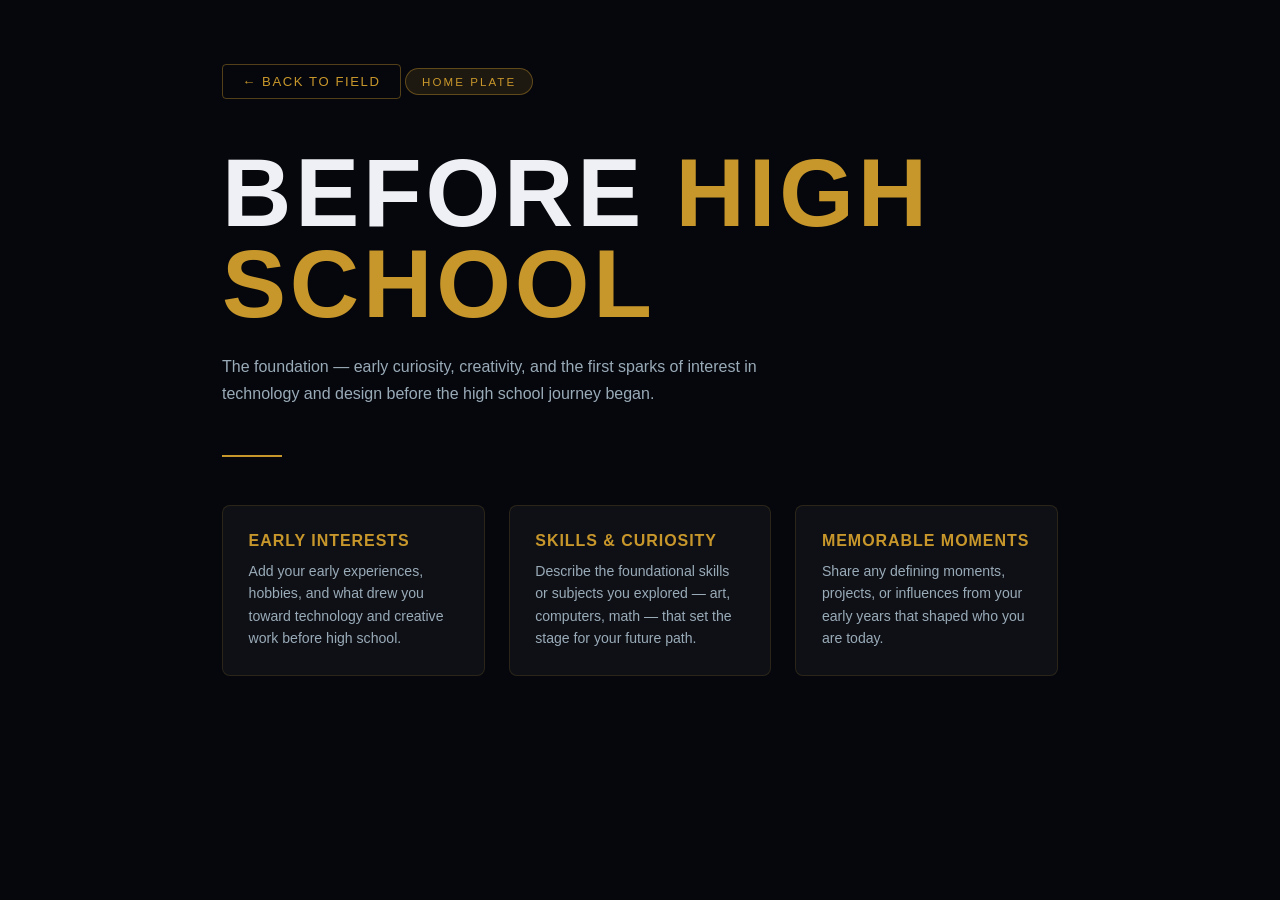
==== before-hs.html @ b4999293 "started feild" ====
<!DOCTYPE html>
<html lang="en">
<head>
<meta charset="UTF-8"/>
<meta name="viewport" content="width=device-width, initial-scale=1.0"/>
<title>Before High School — Portfolio</title>
<style>
*{margin:0;padding:0;box-sizing:border-box;}
html,body{width:100%;min-height:100%;background:#05070d;font-family:Arial,Helvetica,sans-serif;color:#eef0f5;}
.page-wrap{max-width:900px;margin:0 auto;padding:4rem 2rem;}
.back-btn{
  display:inline-flex;align-items:center;gap:.6rem;
  color:#C8972B;text-decoration:none;font-size:.82rem;
  letter-spacing:.12em;text-transform:uppercase;
  border:1px solid rgba(200,151,43,.4);
  padding:.55rem 1.2rem;border-radius:4px;
  transition:background .2s,color .2s;
  margin-bottom:3rem;
}
.back-btn:hover{background:rgba(200,151,43,.12);}
.badge{
  display:inline-block;
  background:rgba(200,151,43,.12);
  border:1px solid rgba(200,151,43,.4);
  color:#C8972B;font-size:.72rem;letter-spacing:.18em;
  text-transform:uppercase;padding:.4rem 1rem;
  border-radius:50px;margin-bottom:1.5rem;
}
h1{
  font-size:clamp(2.8rem,8vw,6rem);
  line-height:.95;letter-spacing:.04em;
  text-transform:uppercase;margin-bottom:1.5rem;
}
h1 span{color:#C8972B;}
.sub{color:#9aabb8;font-size:1rem;line-height:1.7;max-width:600px;margin-bottom:3rem;}
.divider{width:60px;height:2px;background:#C8972B;margin-bottom:3rem;}
.card-grid{display:grid;grid-template-columns:repeat(auto-fill,minmax(260px,1fr));gap:1.5rem;}
.card{
  background:rgba(255,255,255,.04);
  border:1px solid rgba(200,151,43,.15);
  border-radius:8px;padding:1.6rem;
}
.card h3{font-size:1rem;letter-spacing:.06em;text-transform:uppercase;color:#C8972B;margin-bottom:.6rem;}
.card p{font-size:.88rem;color:#9aabb8;line-height:1.6;}
</style>
</head>
<body>
<div class="page-wrap">
  <a href="index.html" class="back-btn">&#8592; Back to Field</a>

  <div class="badge">Home Plate</div>
  <h1>Before <span>High School</span></h1>
  <p class="sub">The foundation — early curiosity, creativity, and the first sparks of interest in technology and design before the high school journey began.</p>
  <div class="divider"></div>

  <div class="card-grid">
    <div class="card">
      <h3>Early Interests</h3>
      <p>Add your early experiences, hobbies, and what drew you toward technology and creative work before high school.</p>
    </div>
    <div class="card">
      <h3>Skills & Curiosity</h3>
      <p>Describe the foundational skills or subjects you explored — art, computers, math — that set the stage for your future path.</p>
    </div>
    <div class="card">
      <h3>Memorable Moments</h3>
      <p>Share any defining moments, projects, or influences from your early years that shaped who you are today.</p>
    </div>
  </div>
</div>
</body>
</html>
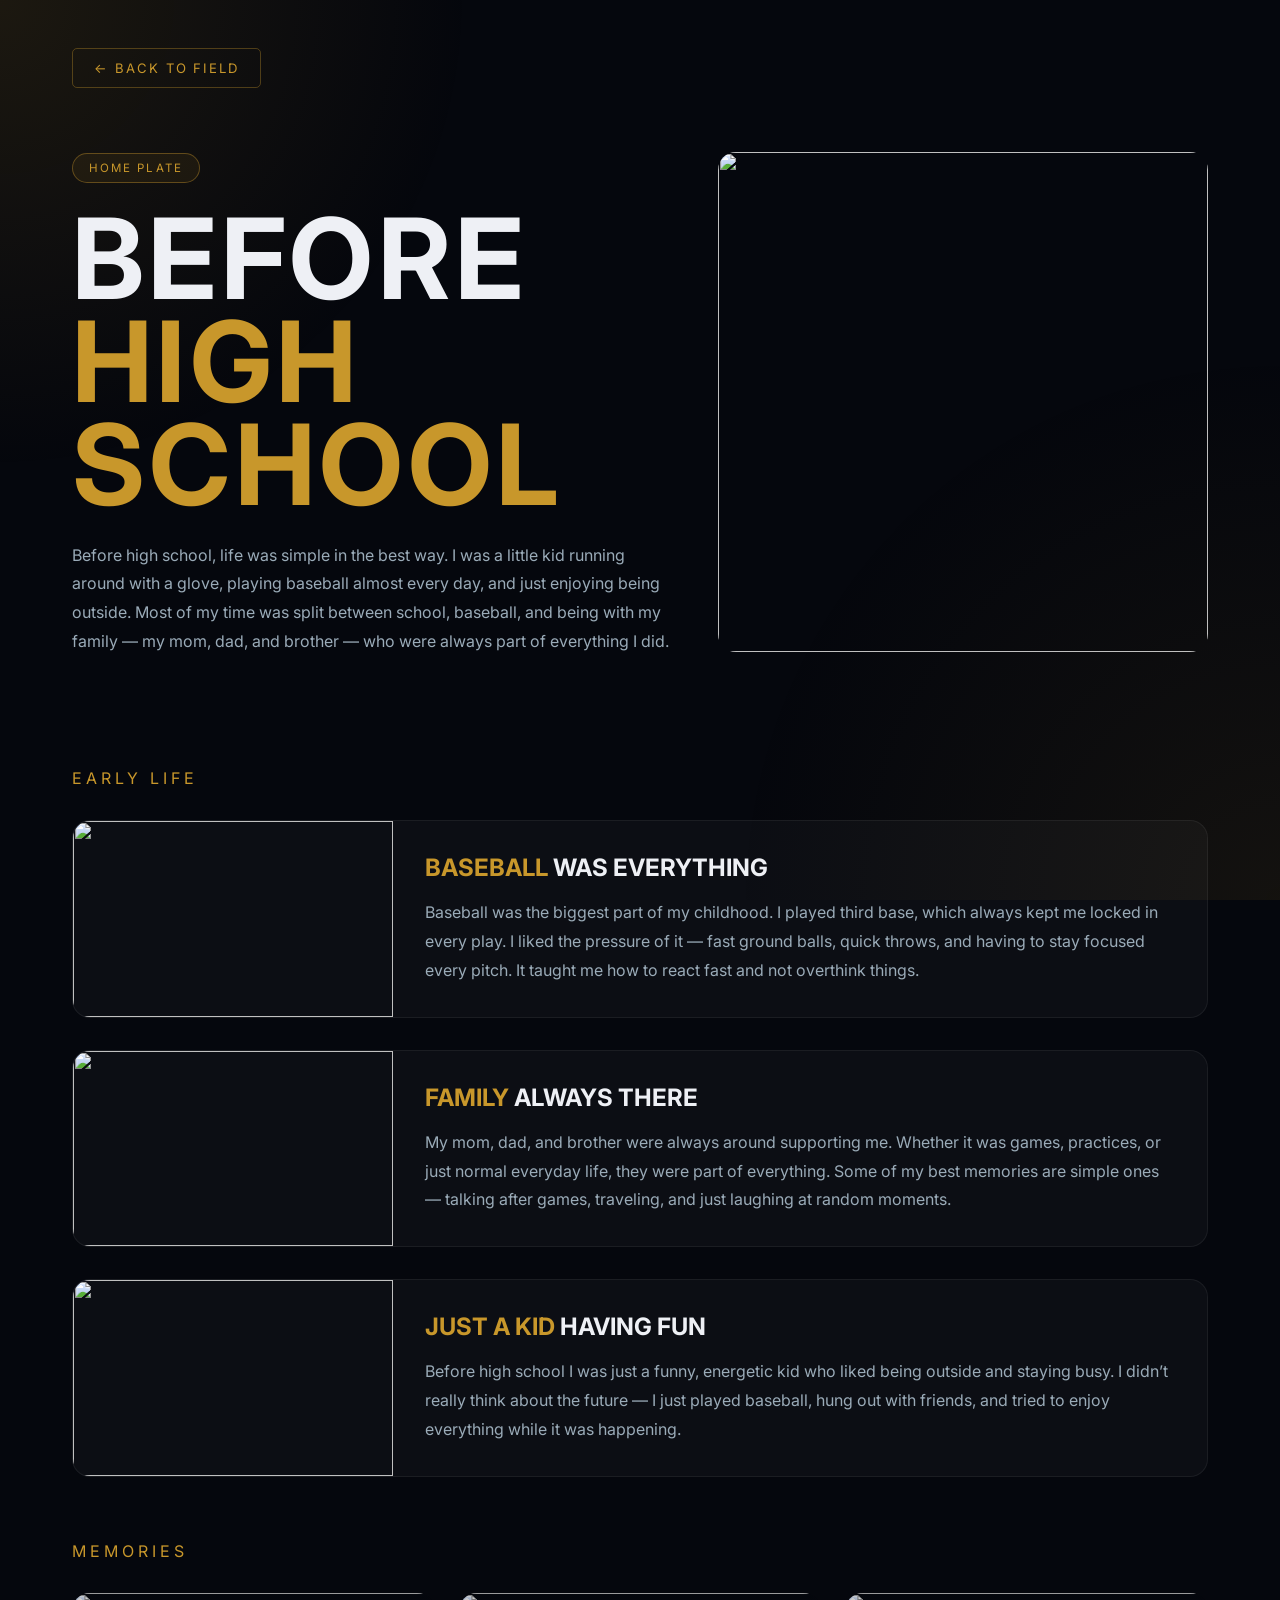
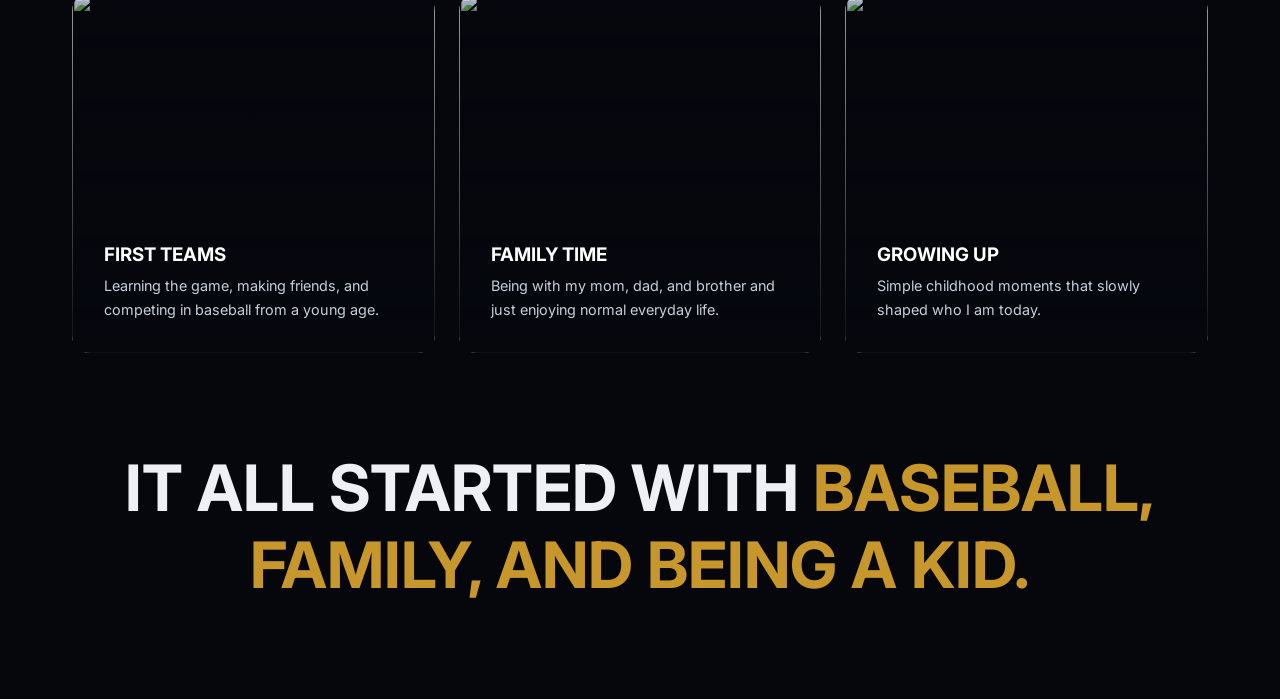
==== commit 6e16a832: "added post and before hs layout" ====
--- a/before-hs.html
+++ b/before-hs.html
@@ -1,72 +1,310 @@
 <!DOCTYPE html>
 <html lang="en">
 <head>
-<meta charset="UTF-8"/>
+<meta charset="UTF-8" />
 <meta name="viewport" content="width=device-width, initial-scale=1.0"/>
 <title>Before High School — Portfolio</title>
+
+<link href="https://fonts.googleapis.com/css2?family=Inter:wght@300;400;500;700;800&display=swap" rel="stylesheet">
+
 <style>
 *{margin:0;padding:0;box-sizing:border-box;}
-html,body{width:100%;min-height:100%;background:#05070d;font-family:Arial,Helvetica,sans-serif;color:#eef0f5;}
-.page-wrap{max-width:900px;margin:0 auto;padding:4rem 2rem;}
+html{scroll-behavior:smooth;}
+
+body{
+  background:#05070d;
+  color:#eef0f5;
+  font-family:'Inter',sans-serif;
+  overflow-x:hidden;
+}
+
+.bg-glow{
+  position:fixed;
+  inset:0;
+  background:
+    radial-gradient(circle at top left, rgba(200,151,43,.12), transparent 30%),
+    radial-gradient(circle at bottom right, rgba(200,151,43,.08), transparent 35%);
+  z-index:-1;
+}
+
+.page-wrap{
+  max-width:1200px;
+  margin:auto;
+  padding:3rem 2rem 6rem;
+}
+
 .back-btn{
-  display:inline-flex;align-items:center;gap:.6rem;
-  color:#C8972B;text-decoration:none;font-size:.82rem;
-  letter-spacing:.12em;text-transform:uppercase;
-  border:1px solid rgba(200,151,43,.4);
-  padding:.55rem 1.2rem;border-radius:4px;
-  transition:background .2s,color .2s;
-  margin-bottom:3rem;
-}
-.back-btn:hover{background:rgba(200,151,43,.12);}
+  display:inline-flex;
+  align-items:center;
+  gap:.6rem;
+  color:#C8972B;
+  text-decoration:none;
+  font-size:.82rem;
+  letter-spacing:.15em;
+  text-transform:uppercase;
+  border:1px solid rgba(200,151,43,.35);
+  padding:.7rem 1.3rem;
+  border-radius:5px;
+  margin-bottom:4rem;
+}
+
+.hero{
+  display:grid;
+  grid-template-columns:1.1fr .9fr;
+  gap:3rem;
+  align-items:center;
+  margin-bottom:7rem;
+}
+
 .badge{
   display:inline-block;
-  background:rgba(200,151,43,.12);
+  padding:.45rem 1rem;
+  border-radius:50px;
   border:1px solid rgba(200,151,43,.4);
-  color:#C8972B;font-size:.72rem;letter-spacing:.18em;
-  text-transform:uppercase;padding:.4rem 1rem;
-  border-radius:50px;margin-bottom:1.5rem;
-}
-h1{
-  font-size:clamp(2.8rem,8vw,6rem);
-  line-height:.95;letter-spacing:.04em;
-  text-transform:uppercase;margin-bottom:1.5rem;
-}
-h1 span{color:#C8972B;}
-.sub{color:#9aabb8;font-size:1rem;line-height:1.7;max-width:600px;margin-bottom:3rem;}
-.divider{width:60px;height:2px;background:#C8972B;margin-bottom:3rem;}
-.card-grid{display:grid;grid-template-columns:repeat(auto-fill,minmax(260px,1fr));gap:1.5rem;}
-.card{
-  background:rgba(255,255,255,.04);
-  border:1px solid rgba(200,151,43,.15);
-  border-radius:8px;padding:1.6rem;
-}
-.card h3{font-size:1rem;letter-spacing:.06em;text-transform:uppercase;color:#C8972B;margin-bottom:.6rem;}
-.card p{font-size:.88rem;color:#9aabb8;line-height:1.6;}
+  background:rgba(200,151,43,.08);
+  color:#C8972B;
+  font-size:.72rem;
+  letter-spacing:.18em;
+  text-transform:uppercase;
+  margin-bottom:1.5rem;
+}
+
+.hero h1{
+  font-size:clamp(3rem,9vw,7rem);
+  line-height:.92;
+  text-transform:uppercase;
+  letter-spacing:.04em;
+  margin-bottom:1.5rem;
+}
+
+.hero h1 span{color:#C8972B;}
+
+.hero p{
+  color:#9aabb8;
+  font-size:1rem;
+  line-height:1.8;
+}
+
+.hero-image img{
+  width:100%;
+  height:500px;
+  object-fit:cover;
+  border-radius:18px;
+}
+
+.section-title{
+  color:#C8972B;
+  letter-spacing:.25em;
+  text-transform:uppercase;
+  margin:4rem 0 2rem;
+}
+
+.timeline{
+  display:flex;
+  flex-direction:column;
+  gap:2rem;
+}
+
+.timeline-card{
+  display:grid;
+  grid-template-columns:320px 1fr;
+  background:rgba(255,255,255,.03);
+  border:1px solid rgba(255,255,255,.06);
+  border-radius:18px;
+  overflow:hidden;
+}
+
+.timeline-card img{
+  width:100%;
+  height:100%;
+  object-fit:cover;
+}
+
+.timeline-content{
+  padding:2rem;
+}
+
+.timeline-content h2{
+  text-transform:uppercase;
+  margin-bottom:1rem;
+}
+
+.timeline-content h2 span{
+  color:#C8972B;
+}
+
+.timeline-content p{
+  color:#9aabb8;
+  line-height:1.8;
+}
+
+.memory-grid{
+  display:grid;
+  grid-template-columns:repeat(auto-fit,minmax(260px,1fr));
+  gap:1.5rem;
+  margin-top:2rem;
+}
+
+.memory-card{
+  position:relative;
+  overflow:hidden;
+  border-radius:18px;
+  min-height:360px;
+}
+
+.memory-card img{
+  position:absolute;
+  width:100%;
+  height:100%;
+  object-fit:cover;
+}
+
+.memory-overlay{
+  position:absolute;
+  inset:0;
+  background:linear-gradient(to top, rgba(5,7,13,.96), rgba(5,7,13,.2));
+  display:flex;
+  flex-direction:column;
+  justify-content:flex-end;
+  padding:2rem;
+}
+
+.memory-overlay h3{
+  text-transform:uppercase;
+  color:#fff;
+  margin-bottom:.5rem;
+}
+
+.memory-overlay p{
+  color:#c6d0da;
+  font-size:.9rem;
+  line-height:1.6;
+}
+
+.quote{
+  text-align:center;
+  margin-top:6rem;
+}
+
+.quote h2{
+  text-transform:uppercase;
+  font-size:clamp(2rem,5vw,4rem);
+}
+
+.quote span{
+  color:#C8972B;
+}
 </style>
 </head>
+
 <body>
+
+<div class="bg-glow"></div>
+
 <div class="page-wrap">
-  <a href="index.html" class="back-btn">&#8592; Back to Field</a>
-
-  <div class="badge">Home Plate</div>
-  <h1>Before <span>High School</span></h1>
-  <p class="sub">The foundation — early curiosity, creativity, and the first sparks of interest in technology and design before the high school journey began.</p>
-  <div class="divider"></div>
-
-  <div class="card-grid">
-    <div class="card">
-      <h3>Early Interests</h3>
-      <p>Add your early experiences, hobbies, and what drew you toward technology and creative work before high school.</p>
-    </div>
-    <div class="card">
-      <h3>Skills & Curiosity</h3>
-      <p>Describe the foundational skills or subjects you explored — art, computers, math — that set the stage for your future path.</p>
-    </div>
-    <div class="card">
-      <h3>Memorable Moments</h3>
-      <p>Share any defining moments, projects, or influences from your early years that shaped who you are today.</p>
-    </div>
-  </div>
+
+<a href="index.html" class="back-btn">← Back to Field</a>
+
+<!-- HERO -->
+<section class="hero">
+
+  <div>
+    <div class="badge">Home Plate</div>
+
+    <h1>Before <span>High School</span></h1>
+
+    <p>
+      Before high school, life was simple in the best way. I was a little kid running around with a glove,
+      playing baseball almost every day, and just enjoying being outside. Most of my time was split between
+      school, baseball, and being with my family — my mom, dad, and brother — who were always part of everything I did.
+    </p>
+  </div>
+
+  <div class="hero-image">
+    <img src="https://images.unsplash.com/photo-1509062522246-3755977927d7?q=80&w=1200&auto=format&fit=crop">
+  </div>
+
+</section>
+
+<div class="section-title">Early Life</div>
+
+<section class="timeline">
+
+  <!-- BASEBALL -->
+  <div class="timeline-card">
+    <img src="https://images.unsplash.com/photo-1517649763962-0c623066013b?q=80&w=1200&auto=format&fit=crop">
+    <div class="timeline-content">
+      <h2><span>Baseball</span> Was Everything</h2>
+      <p>
+        Baseball was the biggest part of my childhood. I played third base, which always kept me locked in every play.
+        I liked the pressure of it — fast ground balls, quick throws, and having to stay focused every pitch.
+        It taught me how to react fast and not overthink things.
+      </p>
+    </div>
+  </div>
+
+  <!-- FAMILY -->
+  <div class="timeline-card">
+    <img src="https://images.unsplash.com/photo-1511988617509-a57c8a288659?q=80&w=1200&auto=format&fit=crop">
+    <div class="timeline-content">
+      <h2><span>Family</span> Always There</h2>
+      <p>
+        My mom, dad, and brother were always around supporting me. Whether it was games, practices,
+        or just normal everyday life, they were part of everything. Some of my best memories are simple ones —
+        talking after games, traveling, and just laughing at random moments.
+      </p>
+    </div>
+  </div>
+
+  <!-- KID LIFE -->
+  <div class="timeline-card">
+    <img src="https://images.unsplash.com/photo-1516321318423-f06f85e504b3?q=80&w=1200&auto=format&fit=crop">
+    <div class="timeline-content">
+      <h2><span>Just a Kid</span> Having Fun</h2>
+      <p>
+        Before high school I was just a funny, energetic kid who liked being outside and staying busy.
+        I didn’t really think about the future — I just played baseball, hung out with friends,
+        and tried to enjoy everything while it was happening.
+      </p>
+    </div>
+  </div>
+
+</section>
+
+<div class="section-title">Memories</div>
+
+<section class="memory-grid">
+
+  <div class="memory-card">
+    <img src="https://images.unsplash.com/photo-1526232761682-d26e03ac148e?q=80&w=1200&auto=format&fit=crop">
+    <div class="memory-overlay">
+      <h3>First Teams</h3>
+      <p>Learning the game, making friends, and competing in baseball from a young age.</p>
+    </div>
+  </div>
+
+  <div class="memory-card">
+    <img src="https://images.unsplash.com/photo-1500530855697-b586d89ba3ee?q=80&w=1200&auto=format&fit=crop">
+    <div class="memory-overlay">
+      <h3>Family Time</h3>
+      <p>Being with my mom, dad, and brother and just enjoying normal everyday life.</p>
+    </div>
+  </div>
+
+  <div class="memory-card">
+    <img src="https://images.unsplash.com/photo-1517466787929-bc90951d0974?q=80&w=1200&auto=format&fit=crop">
+    <div class="memory-overlay">
+      <h3>Growing Up</h3>
+      <p>Simple childhood moments that slowly shaped who I am today.</p>
+    </div>
+  </div>
+
+</section>
+
+<section class="quote">
+  <h2>It all started with <span>baseball, family, and being a kid.</span></h2>
+</section>
+
 </div>
 </body>
-</html>
+</html>
